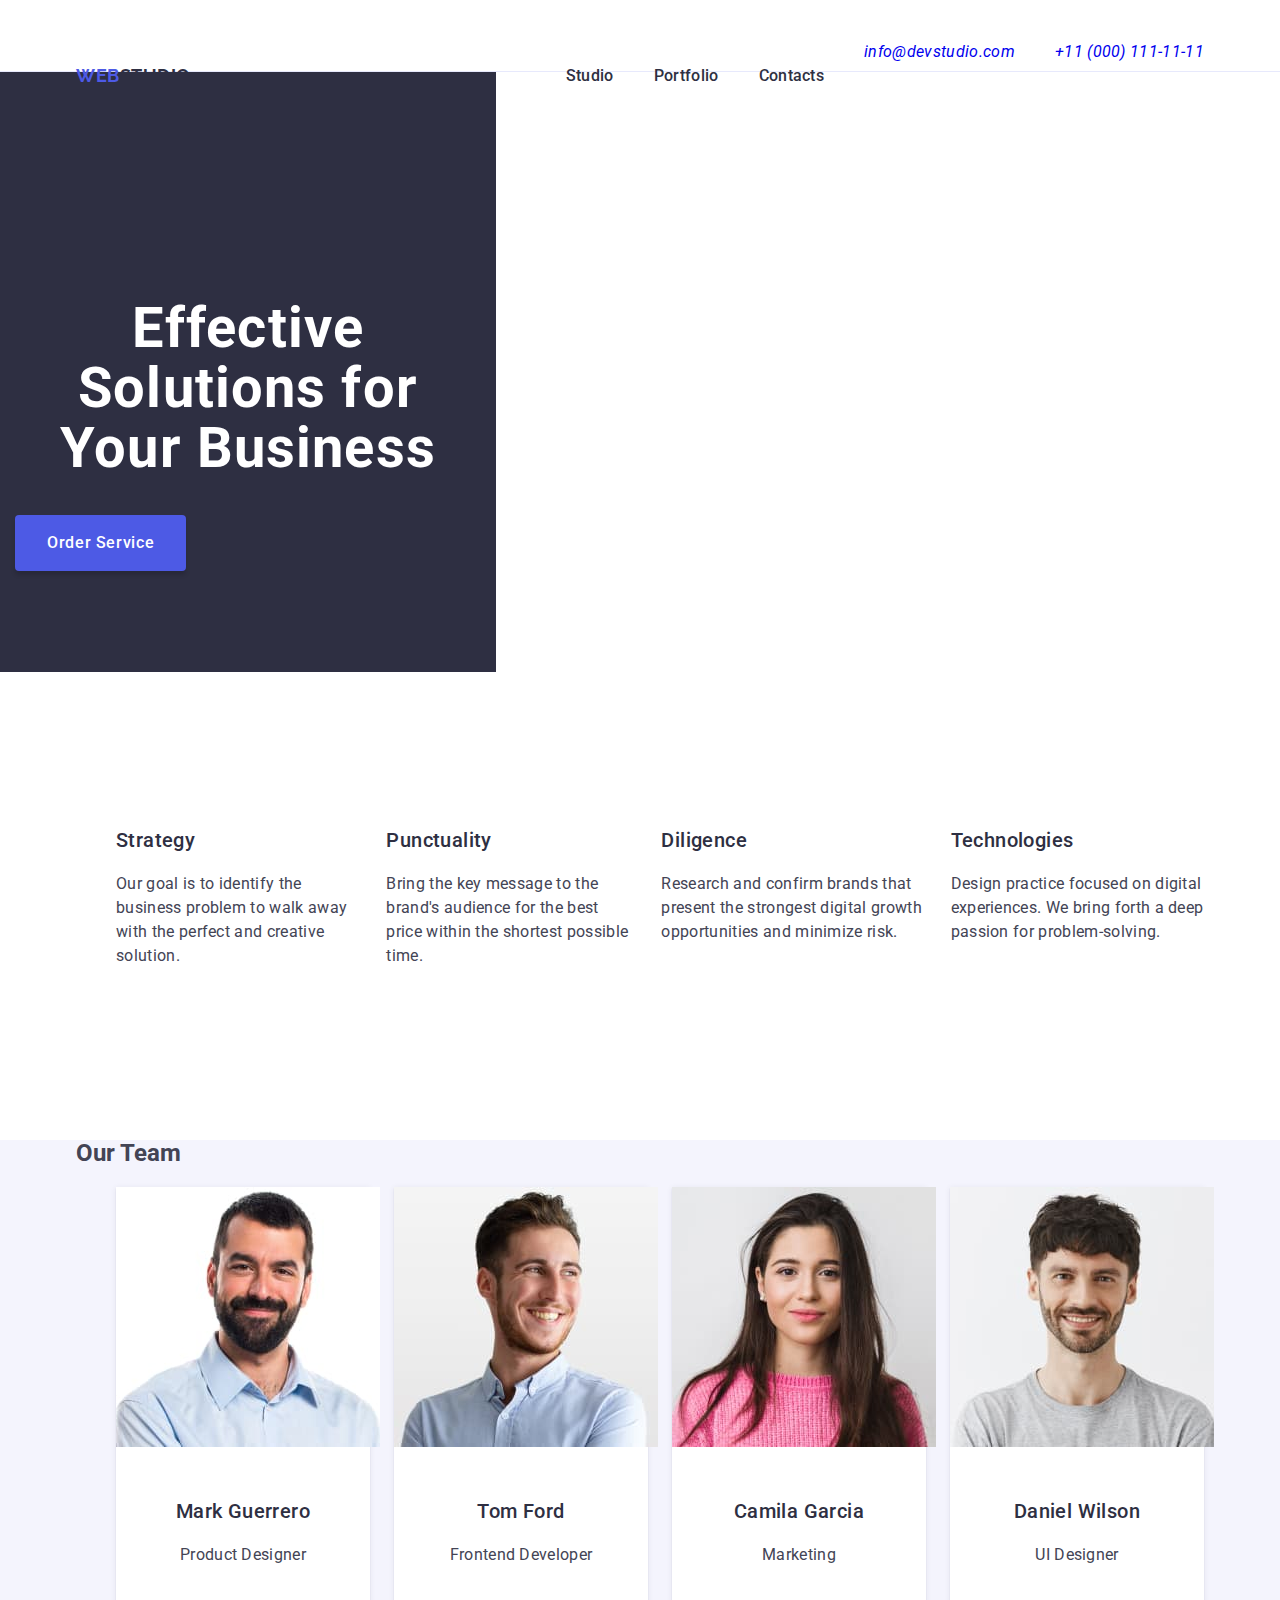
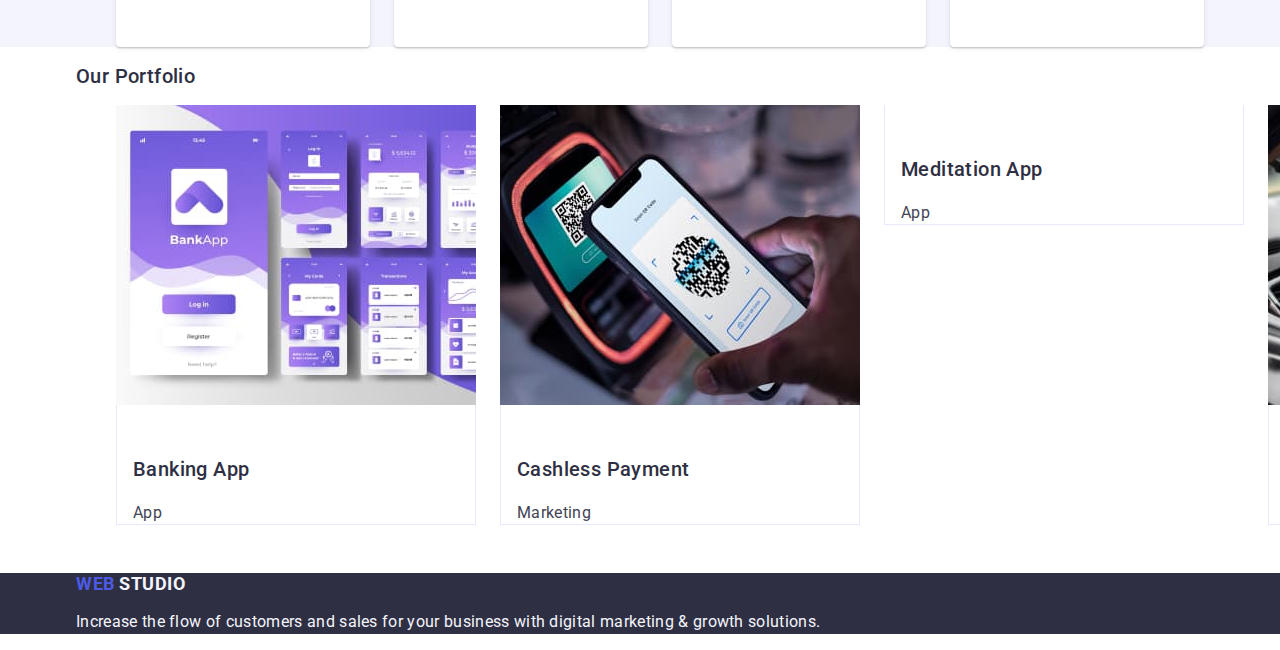
==== index.html @ 7f6862c6 "q" ====
<!DOCTYPE html>
<html lang="en">
  <head>
    <meta charset="UTF-8" />
    <meta name="viewport" content="width=device-width, initial-scale=1.0" />
    <link rel="stylesheet" href="./css/modern-normalize.min.css">
    <link rel="stylesheet" href="./css/styles.css" />
    <link rel="preconnect" href="https://fonts.googleapis.com" />
    <link rel="preconnect" href="https://fonts.gstatic.com" crossorigin />
    <link
      href="https://fonts.googleapis.com/css2?family=Raleway:ital,wght@0,700;1,700&family=Roboto:wght@400;500;700&display=swap"
      rel="stylesheet"
    />
    <title>WebStudio</title>
  </head>
  <header class="header">
    <div class="container header-container">
       <nav class="navigation">
      <a class="logo-nav" href="./index.html">Web<span class="logo-studio-nav">Studio</span></a>
      <ul class="nav-list">
        <li class="nav-item"><a class="nav-links" href="./index.html">Studio</a></li>
        <li class="nav-item"><a class="nav-links" href="">Portfolio</a></li>
        <li class="nav-item"><a class="nav-links" href="">Contacts</a></li>
      </ul>
    </nav>
    <address class="address">
      <ul class="address-list">
        <li class="address-item"><a class="address-links" href="mailto:info@devstudio.com">info@devstudio.com</a></li>
        <li class="address-item"><a class="address-links" href="tel:+110001111111">+11 (000) 111-11-11</a></li>
      </ul>
    </address>
  </div>
  </header>
   <!--hero section -->
  <main>
   <section class="hero-section">
    <div class="container">
      <h1 class="hero-name">Effective Solutions for Your Business</h1>
      <button class="button-hero" type="button">Order Service</button>
    </div>
  </section>
    <!--feature section-->
    <section class="feature-section">
      <h2 class="visually-hidden" hidden>text</h2>
      <div class="container">
        <ul class="feature-list">
      <li class="feature-item">
        <h3  class="feature-name">Strategy</h3>
        <p class="feature-text">
          Our goal is to identify the business problem to walk away with the
          perfect and creative solution.
        </p>
      </li>
      <li class="feature-item">
        <h3 class="feature-name">Punctuality</h3>
        <p class="feature-text">
          Bring the key message to the brand's audience for the best price
          within the shortest possible time.
        </p>
      </li>
      <li class="feature-item">
        <h3 class="feature-name">Diligence</h3>
        <p class="feature-text">
          Research and confirm brands that present the strongest digital
          growth opportunities and minimize risk.
        </p>
      </li>
      <li class="feature-item">
        <h3 class="feature-name">Technologies</h3>
        <p class="feature-text">
          Design practice focused on digital experiences. We bring forth a
          deep passion for problem-solving.
        </p>
      </li>
    </ul>
      </div>
    </section>
    <!--our team-->
    <section class="team-section">
      <div class="container">
        <h2 class="team-name">Our Team</h2>
      <ul class="team-list">
        <li class="team-item">
          <img class="team-img"  src="./images/img.jpg" alt="Mark Guerrero"
          width="264px"
          height="260px">
           <div class="team-container">
            <h3 class="team-list-name">Mark Guerrero</h3>
          <p class="team-text">Product Designer</p>
           </div>
        </li>
        <li class="team-item">
          <img class="team-img" src="./images/img-2.jpg" alt="Tom Ford"  width="264px"
          height="260px">
           <div class="team-container">
        <h3 class="team-list-name">Tom Ford</h3>
          <p class="team-text">Frontend Developer</p>
          </div>
        </li>
        <li class="team-item">
          <img class="team-img" src="./images/img-3.jpg" alt="Camila Garcia" width="264px"
          height="260px"> 
          <div class="team-container">
        <h3 class="team-list-name">Camila Garcia</h3>
          <p class="team-text">Marketing</p>
          </div>
        </li>
        <li class="team-item">
          <img class="team-img" src="./images/img-4.jpg" alt="Daniel Wilson" width="264px"
          height="260px"> 
          <div class="team-container">
       <h3 class="team-list-name">Daniel Wilson</h3>
          <p class="team-text">UI Designer</p>
          </div>
        </li>
      </ul>
    </div>
    </section>
    <!--portfolio-->
    <section class="portfolio">
      <div class="container">
      <h2 class="portfolio-name">Our Portfolio</h2>
    <ul class="portfolio-list">
      <li class="portfolio-item">
        <img class="portfolio-img"  src="./images/img-5.jpg" alt="Banking App">
        <div class="cards"> 
          <h3  class="portfolio-list-name">Banking App</h3>
        <p class="portfolio-list-text">App</p>
      </div>
      </li>
      <li class="portfolio-item">
        <img class="portfolio-img" src="./images/img-6.jpg" alt="Cashless Payment">
        <div class="cards">
          <h3 class="portfolio-list-name">Cashless Payment</h3>
        <p class="portfolio-list-text">Marketing</p>
      </div>
      </li>
      <li class="portfolio-item">
        <imgclass="portfolio-img"  src="./images/img-7.jpg" alt="Meditation App">
        <div class="cards">
          <h3 class="portfolio-list-name">Meditation App</h3>
        <p class="portfolio-list-text">App</p>
      </div>
      </li>
      <li class="portfolio-item">
        <img class="portfolio-img" src="./images/img-8.jpg" alt="Taxi Service">
        <div class="cards"> 
          <h3 class="portfolio-list-name">Taxi Service</h3>
        <p class="portfolio-list-text">Marketing</p>
      </div>
      </li>
      <li class="portfolio-item">
        <img class="portfolio-img" src="./images/img-9.jpg" alt="Screen Illustrations">
        <div class="cards">
          <h3 class="portfolio-list-name">Screen Illustrations</h3>
        <p class="portfolio-list-text">Design</p>
      </div>
      </li>
      <li class="portfolio-item">
        <img class="portfolio-img" src="./images/img-10.jpg" alt="Online Courses">
        <div class="cards">
        <h3 class="portfolio-list-name">Online Courses</h3>
        <p class="portfolio-list-text">Marketing</p>
      </div>
      </li>
    </ul>
  </div>
    </section>
  </main>
  <!--footer-->
  <footer class="footer">
    <div class="container">
<a class="logo-footer" href="./index.html">Web <span class="footer-studio">Studio</span></a>
    <p class="footer-text">Increase the flow of customers and sales for your business with digital marketing & growth solutions.</p>
 </div> 
</footer>
  </body>
</html>
---- css/styles.css ----
body {
  font-family: "Roboto", sans-serif;
  background-color: #ffffff;
  color: #434455;
}
ul {
  list-style: none;
}
a {
  text-decoration: none;
}

.container {
  max-width: 1158px;
  padding-left: 156px;
  padding-right: 156px;
  margin-left: 24px;
  margin-right: 24px;
  margin: 0 auto;
  padding: 0 15px;
}
.section {
  padding-top: 120px;
  padding-bottom: 120px;
}
img{
  display: block;
}
/*-------------------HEADER------------------- */
.header {
  border-bottom: 1px solid #e7e9fc;
  padding-top: 24px;
  padding-bottom: 24px;
  height: 72px;
  background: #fff;
}
.header-container {
  display: flex;
}
.navigation {
  display: flex;
  align-items: center;
  flex-grow: 1;
  justify-content: space-between;
}
.logo-nav {
  font-family: "Raleway", sans-serif;
  font-weight: 700;
  font-size: 18px;
  line-height: 1.17;
  letter-spacing: 0.03em;
  text-transform: uppercase;
  color: #4d5ae5;
  margin-right: 76px;
}
.logo-studio-nav {
  font-weight: 700;
  font-size: 18px;
  line-height: 1.17;
  letter-spacing: 0.03em;
  text-transform: uppercase;
  color: #2e2f42;
}
.nav-list {
  display: flex;
  gap: 40px;
  padding: 24px 0;
}
.nav-item {
}
.nav-links {
  font-weight: 500;
  font-size: 16px;
  line-height: 1.5;
  letter-spacing: 0.02em;
  color: #2e2f42;
}
.address {
}
.address-list {
  display: flex;
  gap: 40px;
}
.address-item {
  font-weight: 400;
  font-size: 16px;
  line-height: 1.5;
  letter-spacing: 0.02em;
  color: #434455;
}
.address-links {
}
/*----------------hero section ----------------*/
.hero-section {
  background: #2e2f42;
  height: 600px;
  padding-top: 188px;
  padding-bottom: 188px;
  max-width: 496px;
}
.hero-name {
  font-weight: 700;
  font-size: 56px;
  line-height: 1.07143;
  letter-spacing: 0.02em;
  text-align: center;
  color: #fff;
}
.button-hero {
  border-radius: 4px;
  padding: 16px 32px;
  box-shadow: 0 4px 4px 0 rgba(0, 0, 0, 0.15);
  background: #4d5ae5;
  cursor: pointer;
  border: none;
  font-size: 16px;
  line-height: 1.5;
  letter-spacing: 0.04em;
  color: #fff;
  font-weight: 500;
  display: block; 
  min-width: 169px;
}
.button-hero:hover {
  box-shadow: 0 4px 4px 0 rgba(0, 0, 0, 0.15);
  background: #404bbf;
}
.button-hero:focus {
  box-shadow: 0 4px 4px 0 rgba(0, 0, 0, 0.15);
  background: #4d5ae5;
}
/*----------------feature section-------------*/
.feature-section {
  padding: 120px 0 ;
}
.feature-list {
  display: flex;
  gap: 24px;
}
.feature-item {
  width: calc((1128-72)/4);
}
.visually-hidden {
  position: absolute;
    width: 1px;
    height: 1px;
    margin: -1px;
    border: 0;
    padding: 0;
    white-space: nowrap;
    clip-path: inset(100%);
    clip: rect(0 0 0 0);
    overflow: hidden;
}
.feature-name {
  font-weight: 500;
  font-size: 20px;
  line-height: 1.2;
  letter-spacing: 0.02em;
  color: #2e2f42;
}
.feature-text {
  font-weight: 400;
  font-size: 16px;
  line-height: 1.5;
  letter-spacing: 0.02em;
  color: #434455;
}
/*---------------------our team-------------------*/
.team-section{
  background: #f4f4fd;
}
.team-container{
padding: 32px 16px;
}
.team-name {
}
.team-list {
  gap: 24px;
  display: flex;
}
.team-item {
border-radius: 0 0 4px 4px;
padding: 0px 0px 32px 0px;
width: calc((100% - 72px) / 4);
box-shadow: 0 2px 1px 0 rgba(46, 47, 66, 0.08), 0 1px 1px 0 rgba(46, 47, 66, 0.16), 0 1px 6px 0 rgba(46, 47, 66, 0.08);
background: #fff;
}
.team-img {
}
.team-list-name {
  font-weight: 500;
font-size: 20px;
line-height: 1.2;
letter-spacing: 0.02em;
text-align: center;
color: #2e2f42;
}
.team-text {
  font-weight: 400;
font-size: 16px;
line-height: 1.5;
letter-spacing: 0.02em;
text-align: center;
color: #434455;
}
/*-------------footer-------------*/
.footer{
  background: #2e2f42;
}
.logo-footer {
font-weight: 700;
font-size: 18px;
line-height: 1.16667;
letter-spacing: 0.03em;
text-transform: uppercase;
color: #4d5ae5;
margin-bottom: 16px;
}
.footer-studio {
font-weight: 700;
font-size: 18px;
line-height: 1.16667;
letter-spacing: 0.03em;
text-transform: uppercase;
color: #f4f4fd;
}
.footer-text {
  font-weight: 400;
font-size: 16px;
line-height: 1.5;
letter-spacing: 0.02em;
color: #f4f4fd;
}
/*---------------portfolio----------*/
.portfolio{
  background-color: #fff;
}
.cards{
 border-bottom: 1px solid #e7e9fc;
border-left: 1px solid #e7e9fc;
border-right: 1px solid #e7e9fc;
padding: 32px 16px;
width: 360px;
height: 120px;
background: #fff;
}
.portfolio-name {
  font-weight: 500;
font-size: 20px;
line-height: 1.2;
letter-spacing: 0.02em;
color: #2e2f42;
}
.portfolio-list {
  gap: 24px;
  margin-bottom: 48px;
  display: flex;
}
.portfolio-item {
}
.portfolio-img {
}
.portfolio-list-name {
  font-weight: 500;
font-size: 20px;
line-height: 1.2;
letter-spacing: 0.02em;
color: #2e2f42;
}
.portfolio-list-text {
  font-weight: 400;
font-size: 16px;
line-height: 1.5;
letter-spacing: 0.02em;
color: #434455;
}
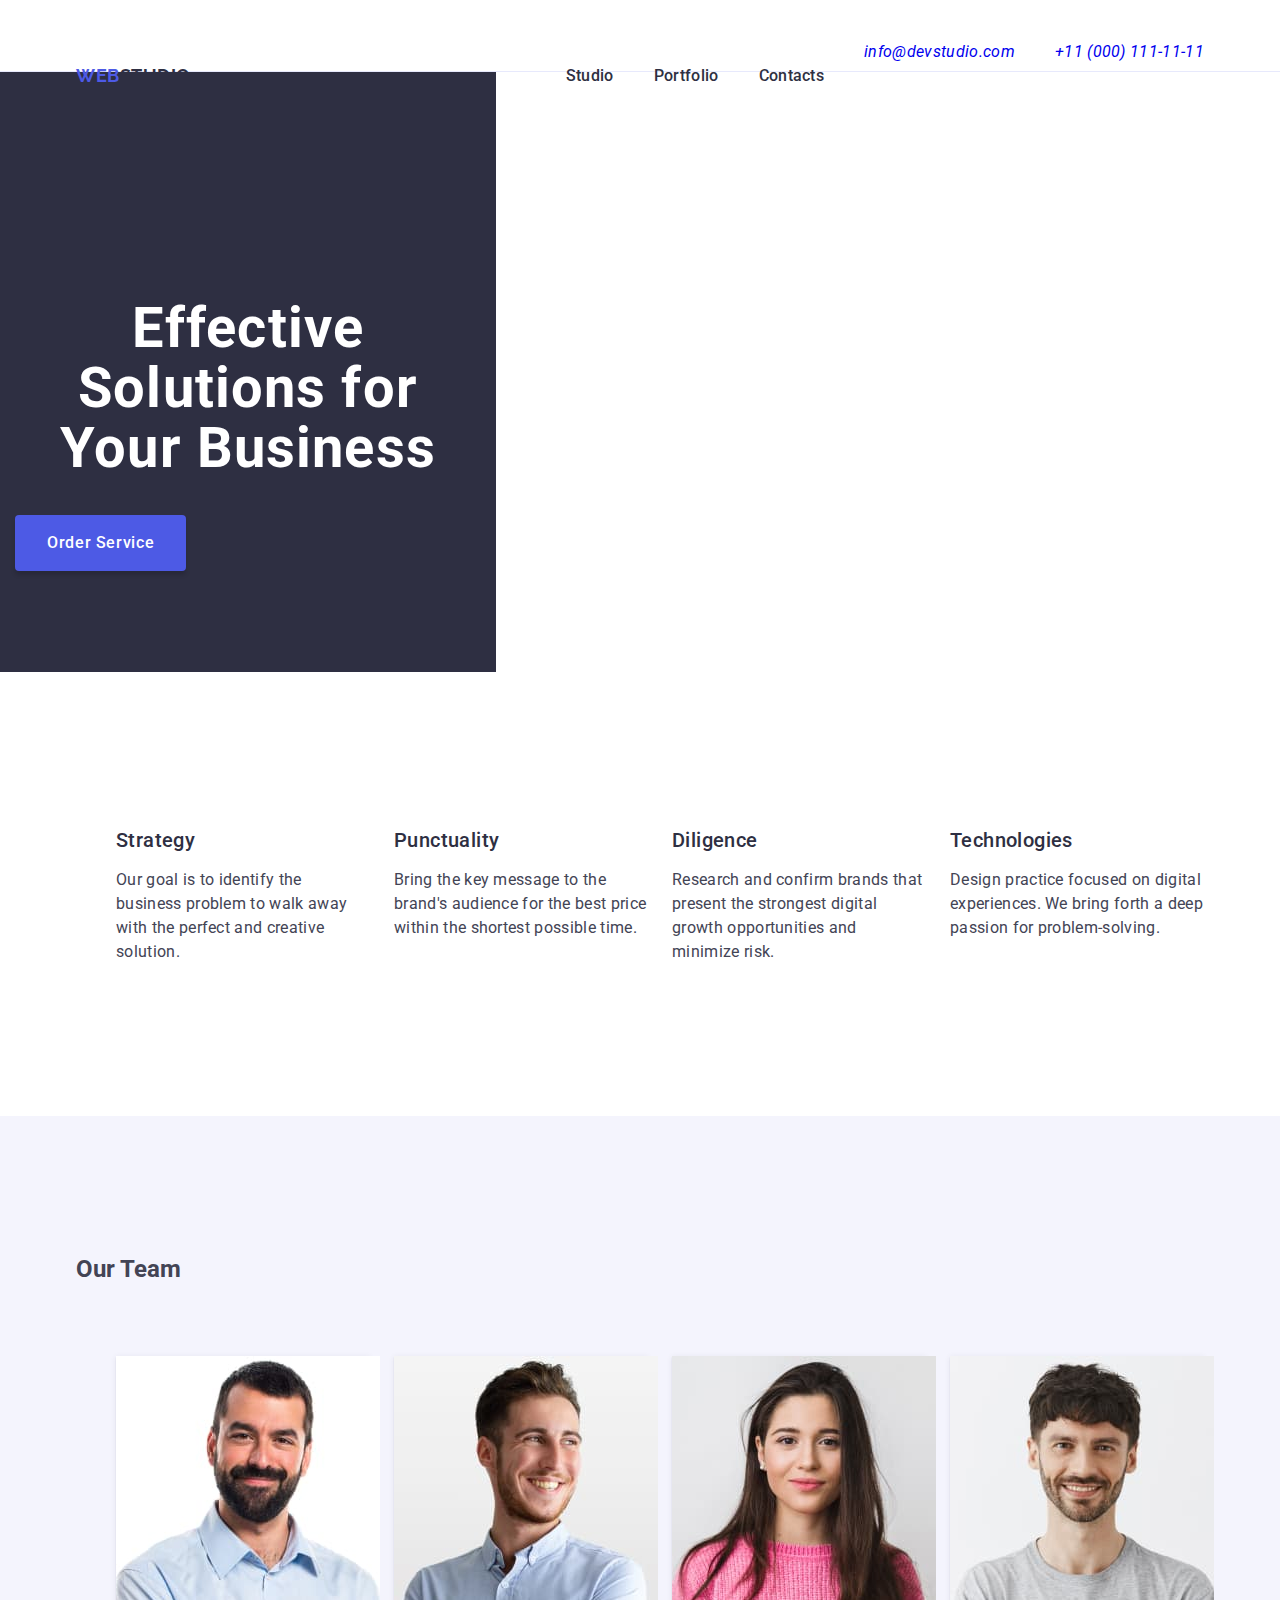
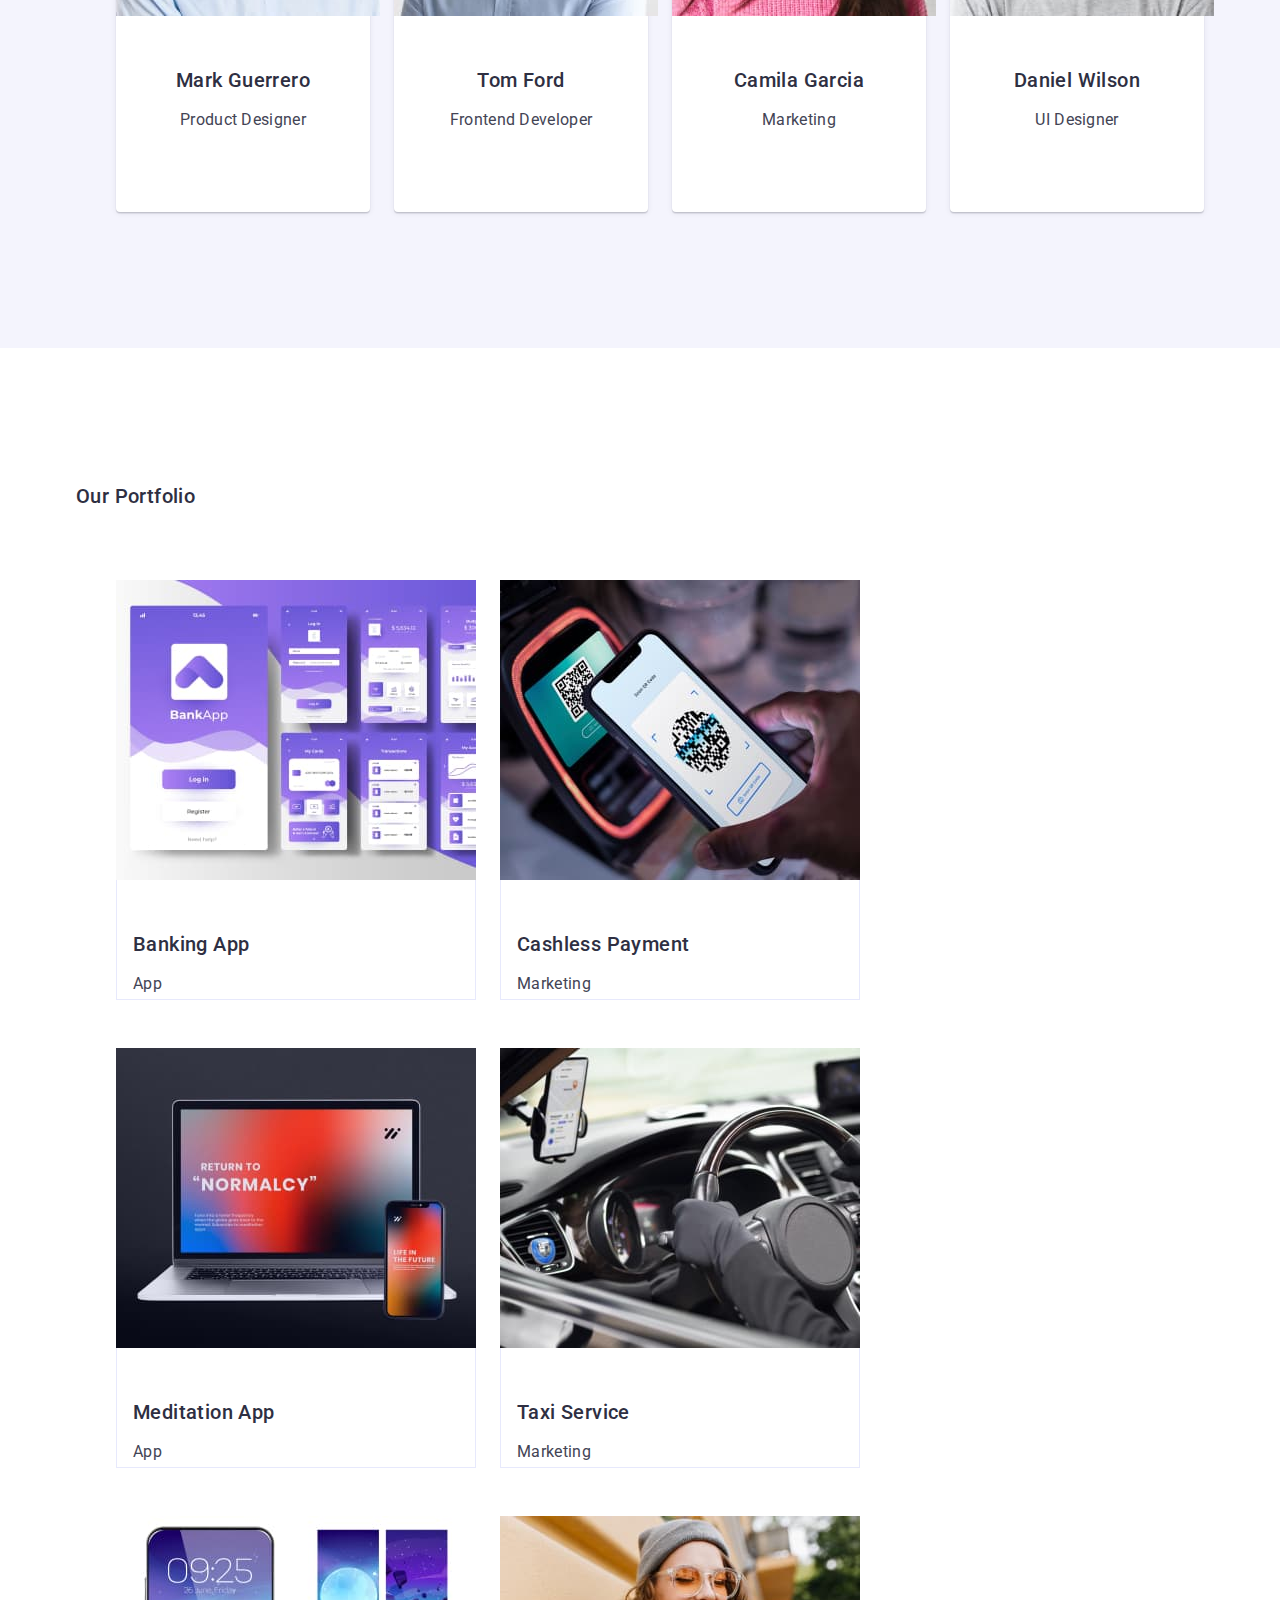
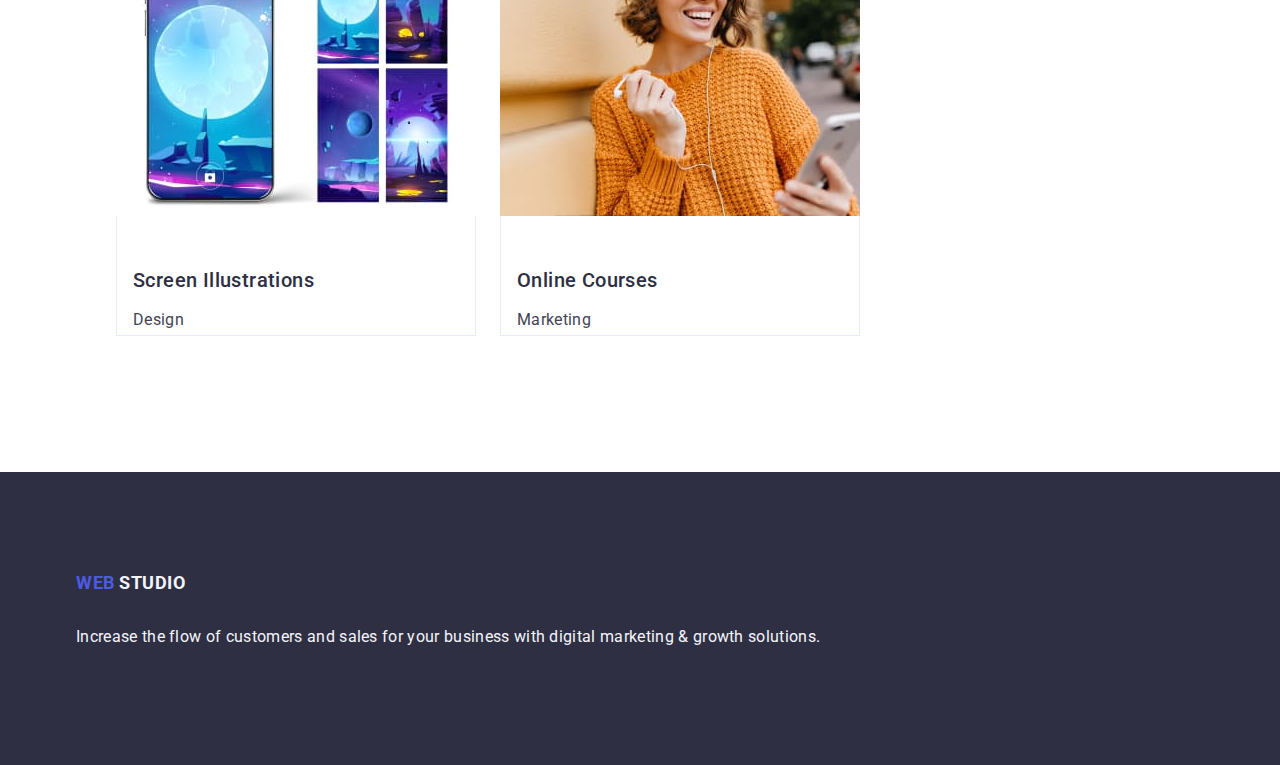
==== commit bd02fb0d: "blabla" ====
--- a/index.html
+++ b/index.html
@@ -41,8 +41,8 @@
   </section>
     <!--feature section-->
     <section class="feature-section">
+      <div class="container">
       <h2 class="visually-hidden" hidden>text</h2>
-      <div class="container">
         <ul class="feature-list">
       <li class="feature-item">
         <h3  class="feature-name">Strategy</h3>
@@ -81,7 +81,7 @@
         <h2 class="team-name">Our Team</h2>
       <ul class="team-list">
         <li class="team-item">
-          <img class="team-img"  src="./images/img.jpg" alt="Mark Guerrero"
+          <img class="team-img"src="./images/img.jpg" alt="Mark Guerrero"
           width="264px"
           height="260px">
            <div class="team-container">
@@ -136,7 +136,7 @@
       </div>
       </li>
       <li class="portfolio-item">
-        <imgclass="portfolio-img"  src="./images/img-7.jpg" alt="Meditation App">
+        <img class="portfolio-img"  src="./images/img-7.jpg" alt="Meditation App">
         <div class="cards">
           <h3 class="portfolio-list-name">Meditation App</h3>
         <p class="portfolio-list-text">App</p>
--- a/css/styles.css
+++ b/css/styles.css
@@ -105,6 +105,7 @@
   letter-spacing: 0.02em;
   text-align: center;
   color: #fff;
+  max-width: 496px; 
 }
 .button-hero {
   border-radius: 4px;
@@ -138,7 +139,7 @@
   gap: 24px;
 }
 .feature-item {
-  width: calc((1128-72)/4);
+  width: calc((100% - 72px) / 4);
 }
 .visually-hidden {
   position: absolute;
@@ -158,6 +159,7 @@
   line-height: 1.2;
   letter-spacing: 0.02em;
   color: #2e2f42;
+  margin-bottom: 8px; 
 }
 .feature-text {
   font-weight: 400;
@@ -169,11 +171,15 @@
 /*---------------------our team-------------------*/
 .team-section{
   background: #f4f4fd;
+  padding: 120px 0 ;
+
 }
 .team-container{
 padding: 32px 16px;
+padding: 32px 0;
 }
 .team-name {
+  margin-bottom: 72px; 
 }
 .team-list {
   gap: 24px;
@@ -182,9 +188,9 @@
 .team-item {
 border-radius: 0 0 4px 4px;
 padding: 0px 0px 32px 0px;
-width: calc((100% - 72px) / 4);
 box-shadow: 0 2px 1px 0 rgba(46, 47, 66, 0.08), 0 1px 1px 0 rgba(46, 47, 66, 0.16), 0 1px 6px 0 rgba(46, 47, 66, 0.08);
 background: #fff;
+width: calc((100% - 72px) / 4);
 }
 .team-img {
 }
@@ -195,6 +201,7 @@
 letter-spacing: 0.02em;
 text-align: center;
 color: #2e2f42;
+margin-bottom: 8px;
 }
 .team-text {
   font-weight: 400;
@@ -202,11 +209,59 @@
 line-height: 1.5;
 letter-spacing: 0.02em;
 text-align: center;
+color: #434455;
+}
+/*---------------portfolio----------*/
+.portfolio{
+  background-color: #fff;
+  padding-top: 120px; padding-bottom: 120px; 
+}
+.cards{
+ border-bottom: 1px solid #e7e9fc;
+border-left: 1px solid #e7e9fc;
+border-right: 1px solid #e7e9fc;
+padding: 32px 16px;
+width: 360px;
+height: 120px;
+background: #fff;
+}
+.portfolio-name {
+  font-weight: 500;
+font-size: 20px;
+line-height: 1.2;
+letter-spacing: 0.02em;
+color: #2e2f42;
+margin-bottom: 72px; 
+}
+.portfolio-list {
+  gap: 24px;
+  display: flex;
+  flex-wrap: wrap;
+  row-gap: 48px;
+}
+.portfolio-item {
+}
+.portfolio-img {
+}
+.portfolio-list-name {
+  font-weight: 500;
+font-size: 20px;
+line-height: 1.2;
+letter-spacing: 0.02em;
+color: #2e2f42;
+margin-bottom: 8px;
+}
+.portfolio-list-text {
+  font-weight: 400;
+font-size: 16px;
+line-height: 1.5;
+letter-spacing: 0.02em;
 color: #434455;
 }
 /*-------------footer-------------*/
 .footer{
   background: #2e2f42;
+  padding: 100px 0;
 }
 .logo-footer {
 font-weight: 700;
@@ -216,6 +271,7 @@
 text-transform: uppercase;
 color: #4d5ae5;
 margin-bottom: 16px;
+display: inline-block;
 }
 .footer-studio {
 font-weight: 700;
@@ -231,47 +287,4 @@
 line-height: 1.5;
 letter-spacing: 0.02em;
 color: #f4f4fd;
-}
-/*---------------portfolio----------*/
-.portfolio{
-  background-color: #fff;
-}
-.cards{
- border-bottom: 1px solid #e7e9fc;
-border-left: 1px solid #e7e9fc;
-border-right: 1px solid #e7e9fc;
-padding: 32px 16px;
-width: 360px;
-height: 120px;
-background: #fff;
-}
-.portfolio-name {
-  font-weight: 500;
-font-size: 20px;
-line-height: 1.2;
-letter-spacing: 0.02em;
-color: #2e2f42;
-}
-.portfolio-list {
-  gap: 24px;
-  margin-bottom: 48px;
-  display: flex;
-}
-.portfolio-item {
-}
-.portfolio-img {
-}
-.portfolio-list-name {
-  font-weight: 500;
-font-size: 20px;
-line-height: 1.2;
-letter-spacing: 0.02em;
-color: #2e2f42;
-}
-.portfolio-list-text {
-  font-weight: 400;
-font-size: 16px;
-line-height: 1.5;
-letter-spacing: 0.02em;
-color: #434455;
 }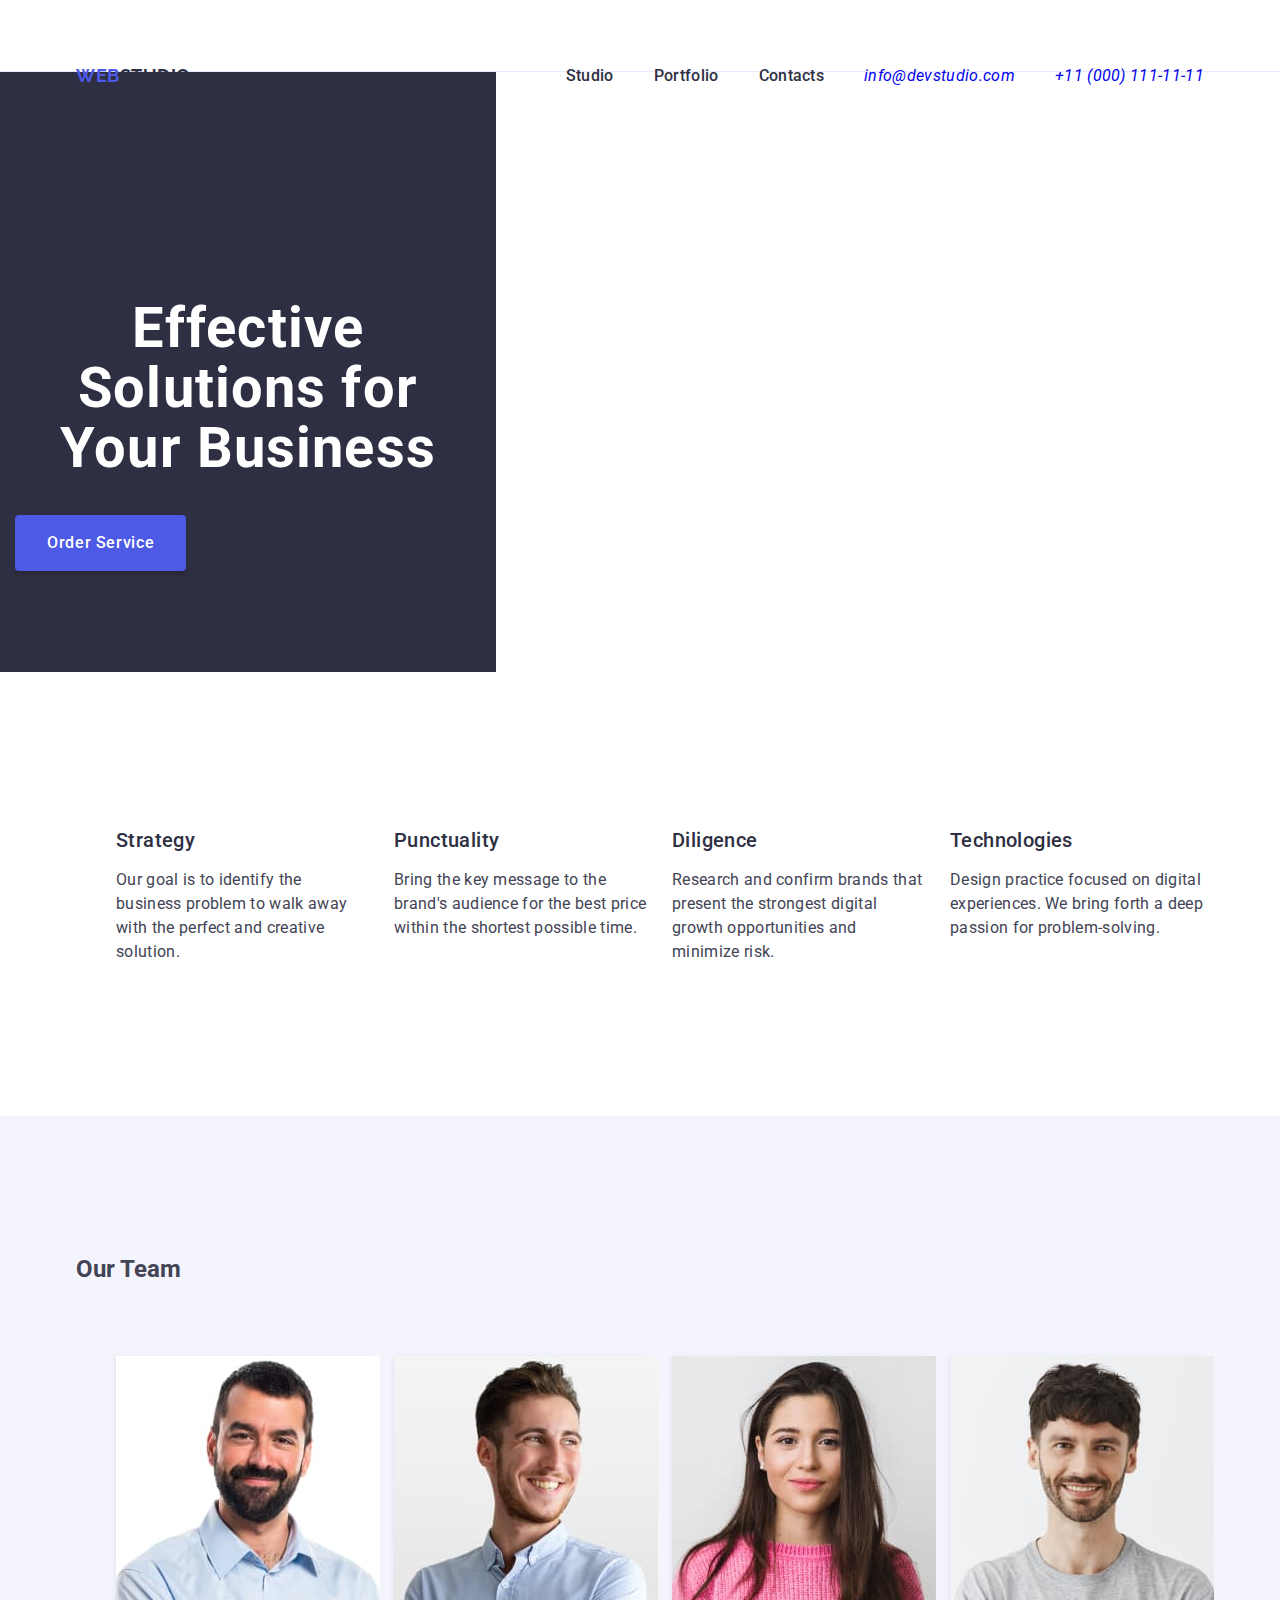
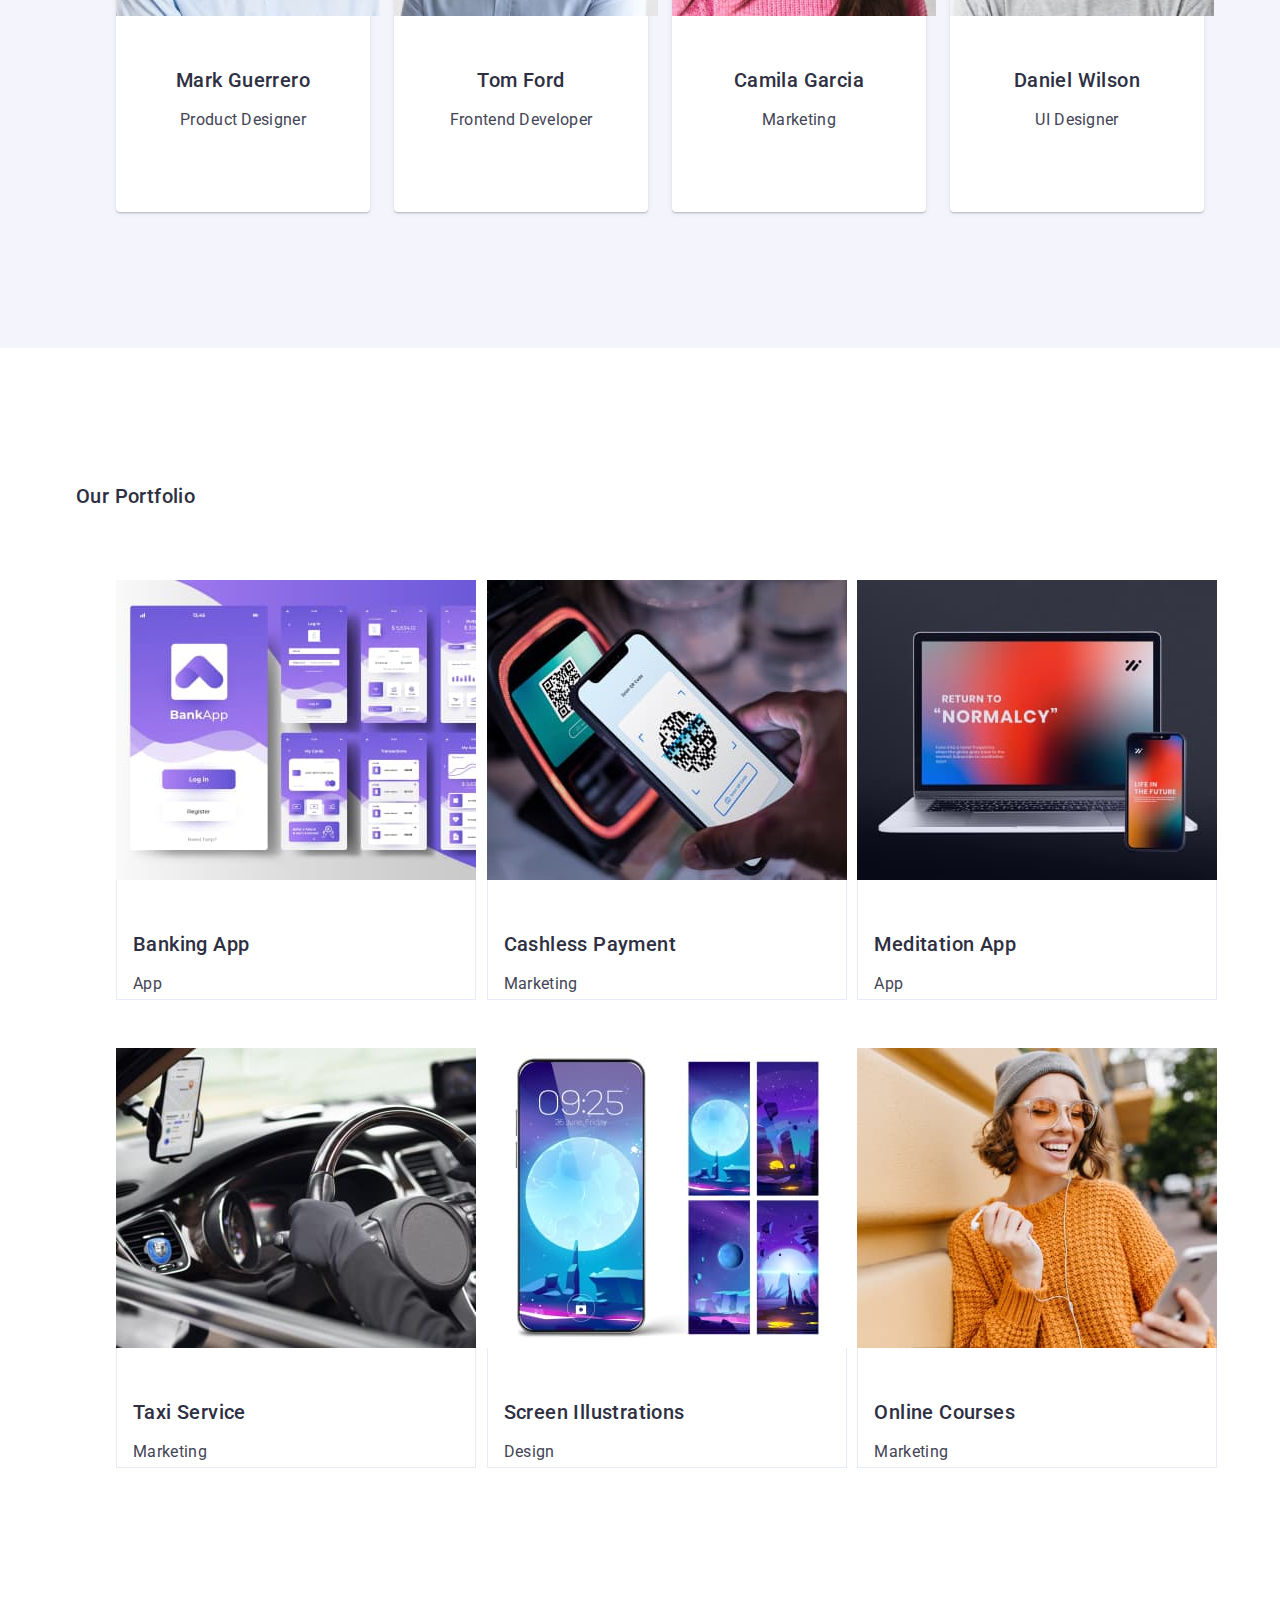
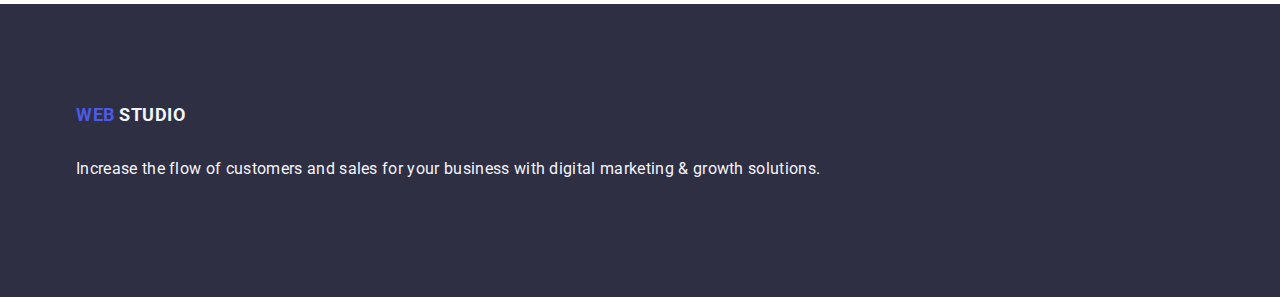
==== commit bd68b6a2: "ww" ====
--- a/index.html
+++ b/index.html
@@ -13,7 +13,9 @@
     />
     <title>WebStudio</title>
   </head>
+  <!--  header -->
   <header class="header">
+    
     <div class="container header-container">
        <nav class="navigation">
       <a class="logo-nav" href="./index.html">Web<span class="logo-studio-nav">Studio</span></a>
--- a/css/styles.css
+++ b/css/styles.css
@@ -64,29 +64,29 @@
 .nav-list {
   display: flex;
   gap: 40px;
+}
+.nav-item {
+}
+.nav-links {
+  font-weight: 500;
+  font-size: 16px;
+  line-height: 1.5;
+  letter-spacing: 0.02em;
+  color: #2e2f42;
+}
+.address {
+}
+.address-list {
+  display: flex;
+  gap: 40px;
+}
+.address-item {
+  font-weight: 400;
+  font-size: 16px;
+  line-height: 1.5;
+  letter-spacing: 0.02em;
+  color: #434455;
   padding: 24px 0;
-}
-.nav-item {
-}
-.nav-links {
-  font-weight: 500;
-  font-size: 16px;
-  line-height: 1.5;
-  letter-spacing: 0.02em;
-  color: #2e2f42;
-}
-.address {
-}
-.address-list {
-  display: flex;
-  gap: 40px;
-}
-.address-item {
-  font-weight: 400;
-  font-size: 16px;
-  line-height: 1.5;
-  letter-spacing: 0.02em;
-  color: #434455;
 }
 .address-links {
 }
@@ -139,7 +139,7 @@
   gap: 24px;
 }
 .feature-item {
-  width: calc((100% - 72px) / 4);
+  width: calc((100% - 72px) / 4); ;
 }
 .visually-hidden {
   position: absolute;
@@ -240,6 +240,7 @@
   row-gap: 48px;
 }
 .portfolio-item {
+  width: calc((100% - 48px) / 3); 
 }
 .portfolio-img {
 }
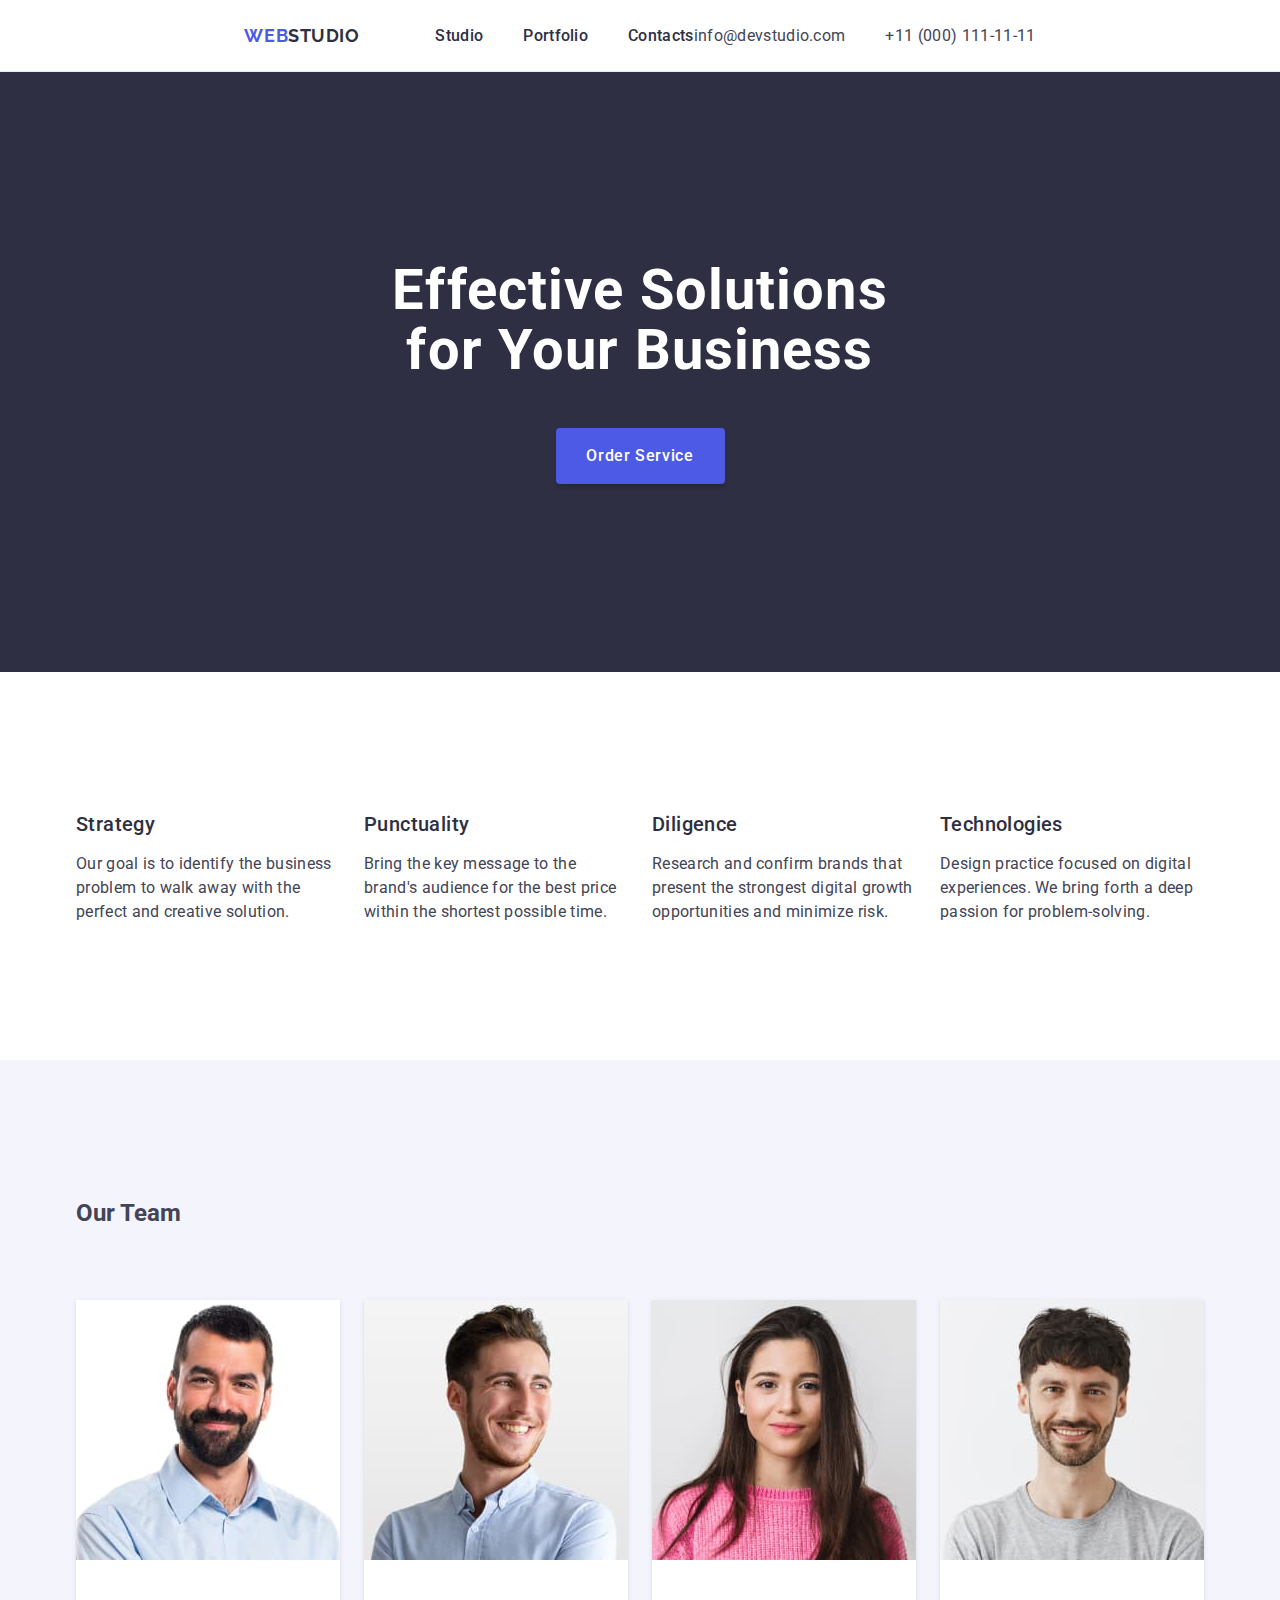
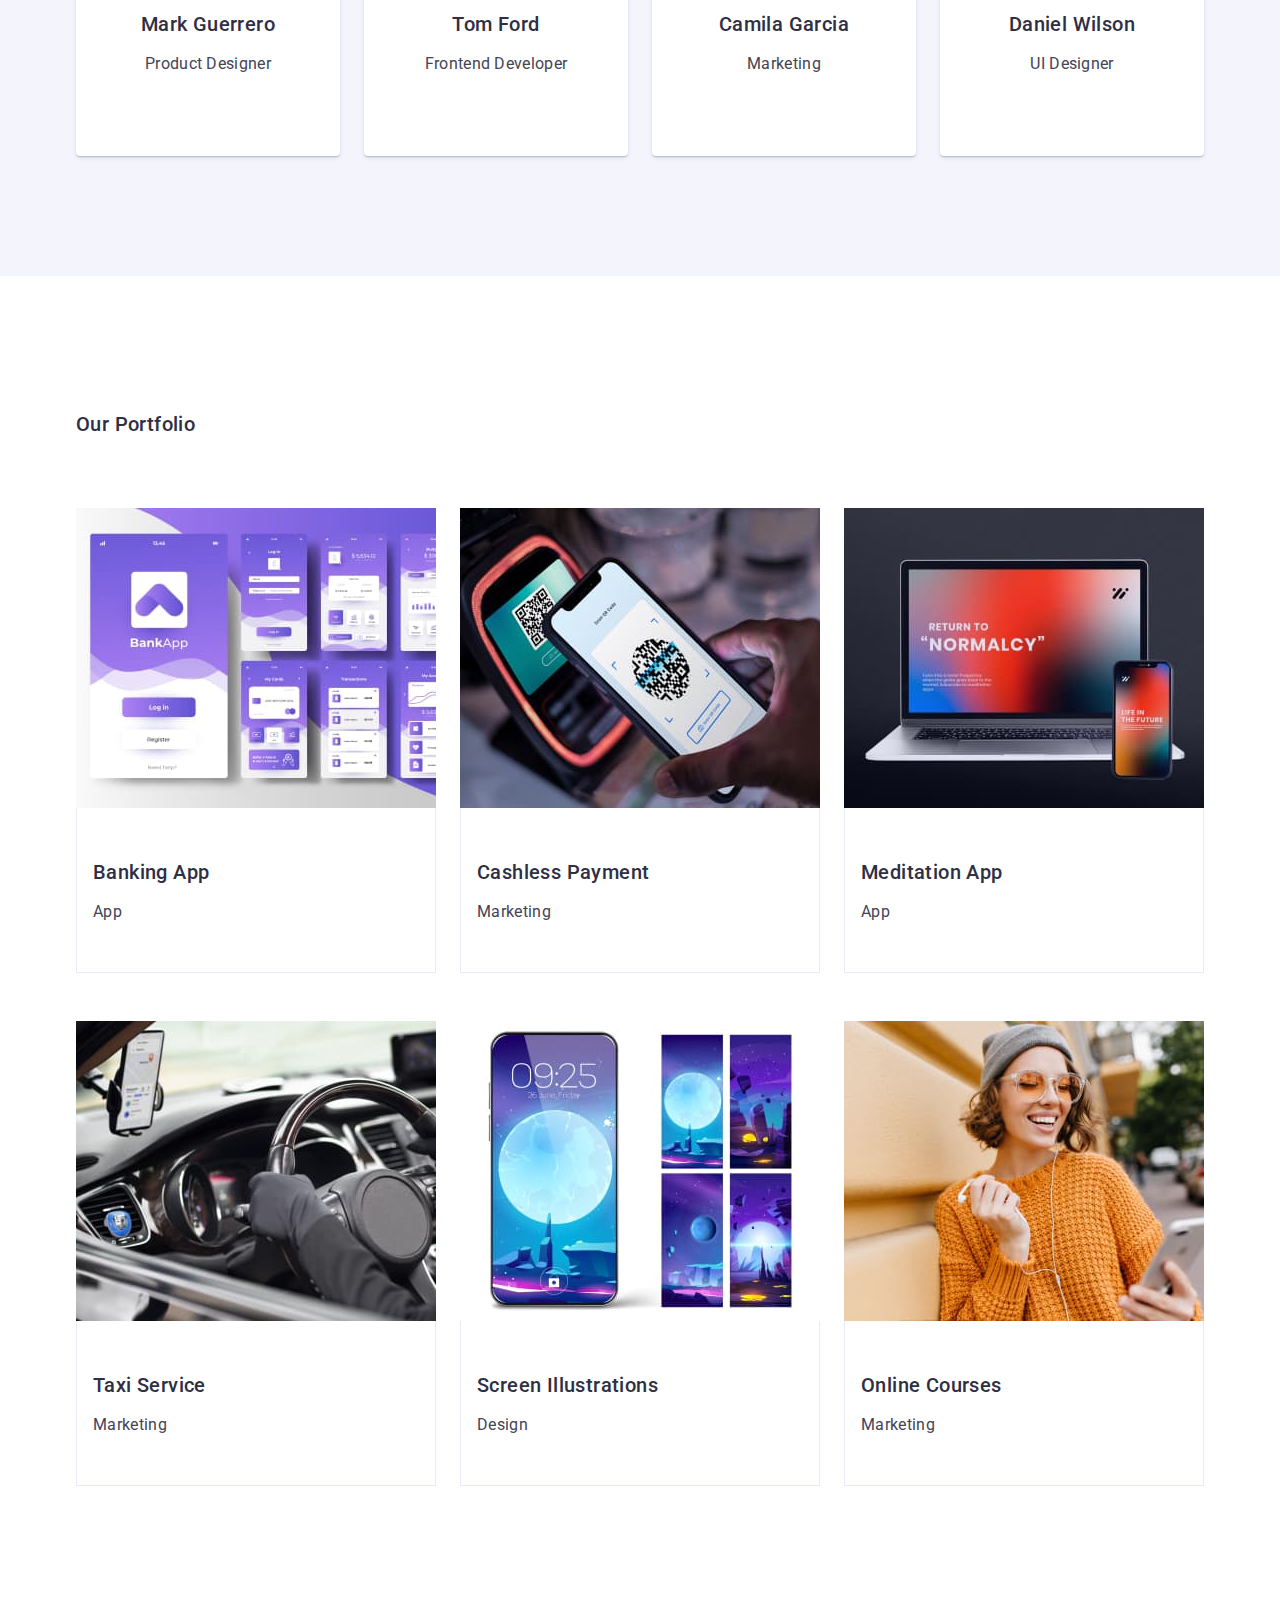
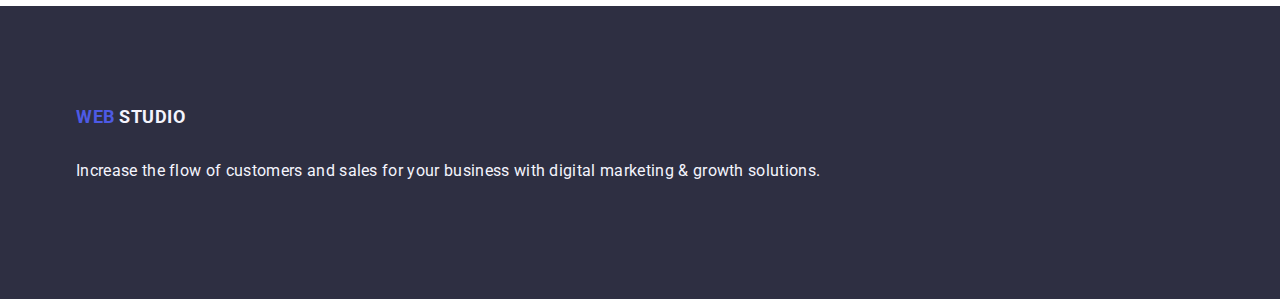
==== commit 10a78dd0: "qq" ====
--- a/index.html
+++ b/index.html
@@ -15,8 +15,7 @@
   </head>
   <!--  header -->
   <header class="header">
-    
-    <div class="container header-container">
+  <div class="container header-container">
        <nav class="navigation">
       <a class="logo-nav" href="./index.html">Web<span class="logo-studio-nav">Studio</span></a>
       <ul class="nav-list">
@@ -124,42 +123,60 @@
       <h2 class="portfolio-name">Our Portfolio</h2>
     <ul class="portfolio-list">
       <li class="portfolio-item">
-        <img class="portfolio-img"  src="./images/img-5.jpg" alt="Banking App">
+        <img class="portfolio-img"  src="./images/img-5.jpg" 
+        width="360px"
+        height="300px"
+        alt="Banking App">
         <div class="cards"> 
           <h3  class="portfolio-list-name">Banking App</h3>
         <p class="portfolio-list-text">App</p>
       </div>
       </li>
       <li class="portfolio-item">
-        <img class="portfolio-img" src="./images/img-6.jpg" alt="Cashless Payment">
+        <img class="portfolio-img" src="./images/img-6.jpg"  
+        width="360px"
+        height="300px"
+        alt="Cashless Payment">
         <div class="cards">
           <h3 class="portfolio-list-name">Cashless Payment</h3>
         <p class="portfolio-list-text">Marketing</p>
       </div>
       </li>
       <li class="portfolio-item">
-        <img class="portfolio-img"  src="./images/img-7.jpg" alt="Meditation App">
+        <img class="portfolio-img"  src="./images/img-7.jpg" 
+        width="360px"
+        height="300px"
+        alt="Meditation App">
         <div class="cards">
           <h3 class="portfolio-list-name">Meditation App</h3>
         <p class="portfolio-list-text">App</p>
       </div>
       </li>
       <li class="portfolio-item">
-        <img class="portfolio-img" src="./images/img-8.jpg" alt="Taxi Service">
+        <img class="portfolio-img" src="./images/img-8.jpg" 
+        width="360px"
+        height="300px"
+        alt="Taxi Service">
         <div class="cards"> 
           <h3 class="portfolio-list-name">Taxi Service</h3>
         <p class="portfolio-list-text">Marketing</p>
       </div>
       </li>
       <li class="portfolio-item">
-        <img class="portfolio-img" src="./images/img-9.jpg" alt="Screen Illustrations">
+        <img class="portfolio-img" src="./images/img-9.jpg"  
+        width="360px"
+        height="300px"
+        alt="Screen Illustrations">
         <div class="cards">
           <h3 class="portfolio-list-name">Screen Illustrations</h3>
         <p class="portfolio-list-text">Design</p>
       </div>
       </li>
       <li class="portfolio-item">
-        <img class="portfolio-img" src="./images/img-10.jpg" alt="Online Courses">
+        <img class="portfolio-img" src="./images/img-10.jpg" 
+        width="360px"
+        height="300px"
+        alt="Online Courses">
         <div class="cards">
         <h3 class="portfolio-list-name">Online Courses</h3>
         <p class="portfolio-list-text">Marketing</p>
@@ -178,3 +195,5 @@
 </footer>
   </body>
 </html>
+
+
--- a/css/styles.css
+++ b/css/styles.css
@@ -5,11 +5,15 @@
 }
 ul {
   list-style: none;
+  padding: 0;
+  margin: 0;
 }
 a {
   text-decoration: none;
 }
-
+.address{
+  margin-left: auto;
+}
 .container {
   max-width: 1158px;
   padding-left: 156px;
@@ -29,22 +33,20 @@
 /*-------------------HEADER------------------- */
 .header {
   border-bottom: 1px solid #e7e9fc;
-  padding-top: 24px;
-  padding-bottom: 24px;
   height: 72px;
-  background: #fff;
+  display: flex;
 }
 .header-container {
   display: flex;
+  align-items: center;
 }
 .navigation {
   display: flex;
   align-items: center;
-  flex-grow: 1;
-  justify-content: space-between;
+  
 }
 .logo-nav {
-  font-family: "Raleway", sans-serif;
+  font-family: 'Raleway';
   font-weight: 700;
   font-size: 18px;
   line-height: 1.17;
@@ -52,8 +54,10 @@
   text-transform: uppercase;
   color: #4d5ae5;
   margin-right: 76px;
+  display: inline-block;
 }
 .logo-studio-nav {
+  font-family: 'Raleway';
   font-weight: 700;
   font-size: 18px;
   line-height: 1.17;
@@ -66,15 +70,25 @@
   gap: 40px;
 }
 .nav-item {
+  font-weight: 500;
+  line-height: 1.3;
 }
 .nav-links {
-  font-weight: 500;
-  font-size: 16px;
-  line-height: 1.5;
-  letter-spacing: 0.02em;
-  color: #2e2f42;
+  line-height: 1.5;
+  font-size: 16px;
+  font-weight: 500;
+  letter-spacing: 0.02em;
+  color: #2E2F42;
+  text-decoration: none;
+  padding: 24px 0;
+}
+.nav-item .link:hover,
+.nav-item .link:focus {
+    color: #404bbf;
 }
 .address {
+  font-style: normal;
+    margin-left: auto;
 }
 .address-list {
   display: flex;
@@ -87,40 +101,54 @@
   letter-spacing: 0.02em;
   color: #434455;
   padding: 24px 0;
+
 }
 .address-links {
+  font-weight: 400;
+  font-size: 16px;
+  line-height: 1.5;
+  letter-spacing: 0.02em;
+  color: #434455;
+  padding: 24px 0;
+  text-decoration: none;
 }
 /*----------------hero section ----------------*/
 .hero-section {
-  background: #2e2f42;
-  height: 600px;
+  background: #2E2F42;
+    padding: 188px 0;
+  /*background: #2e2f42;
   padding-top: 188px;
   padding-bottom: 188px;
-  max-width: 496px;
-}
-.hero-name {
-  font-weight: 700;
-  font-size: 56px;
-  line-height: 1.07143;
-  letter-spacing: 0.02em;
-  text-align: center;
+  margin-left: auto;
+  margin-right: auto;*/
+}
+.hero-name {  
+    max-width: 496px;
+    margin: 0 auto;
+    margin-bottom: 48px;
+    font-weight: 700;
+font-size: 56px;
+line-height: 1.07143;
+letter-spacing: 0.02em;
+text-align: center;
+color: #fff;
+}
+.button-hero {
+  font-family: "Roboto", sans-serif;
+  font-weight: 500;
+  font-size: 16px;
+  line-height: 1.5;
+  letter-spacing: 0.04em;
+  cursor: pointer;
+  display: block;
+  min-width: 169px;
+  height: 56px;
+  border: none;
+  box-shadow: 0px 4px 4px rgba(0, 0, 0, 0.15);
+  margin: 0 auto;
   color: #fff;
-  max-width: 496px; 
-}
-.button-hero {
+  background: #4d5ae5;
   border-radius: 4px;
-  padding: 16px 32px;
-  box-shadow: 0 4px 4px 0 rgba(0, 0, 0, 0.15);
-  background: #4d5ae5;
-  cursor: pointer;
-  border: none;
-  font-size: 16px;
-  line-height: 1.5;
-  letter-spacing: 0.04em;
-  color: #fff;
-  font-weight: 500;
-  display: block; 
-  min-width: 169px;
 }
 .button-hero:hover {
   box-shadow: 0 4px 4px 0 rgba(0, 0, 0, 0.15);
@@ -221,8 +249,6 @@
 border-left: 1px solid #e7e9fc;
 border-right: 1px solid #e7e9fc;
 padding: 32px 16px;
-width: 360px;
-height: 120px;
 background: #fff;
 }
 .portfolio-name {
